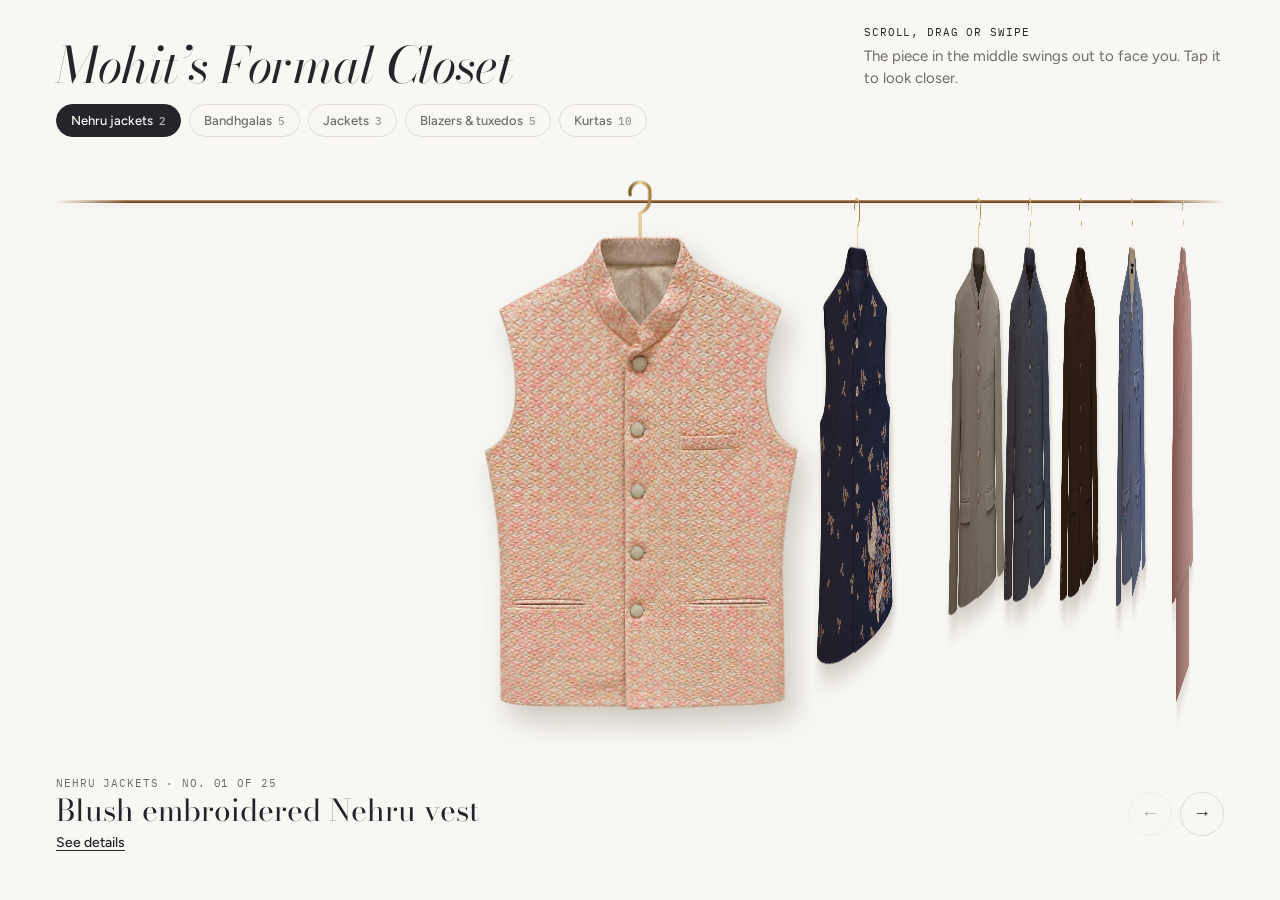
==== mohits-formal-closet/index.html @ 418609c1 "Add unlisted formal closet page Not linked from the site; marked noindex, nofollow.  Co-Authored-By:" ====
<!doctype html>
<html lang="en">
<head>
<meta charset="utf-8">
<meta name="viewport" content="width=device-width, initial-scale=1, viewport-fit=cover">
<meta name="robots" content="noindex, nofollow">
<title>Mohit’s Formal Closet</title>
<link rel="preconnect" href="https://fonts.googleapis.com">
<link rel="preconnect" href="https://fonts.gstatic.com" crossorigin>
<link rel="stylesheet" href="https://fonts.googleapis.com/css2?family=Bodoni+Moda:ital,opsz,wght@0,6..96,400;0,6..96,500;1,6..96,400;1,6..96,500&family=Figtree:wght@400;500&family=IBM+Plex+Mono:wght@400;500&display=swap">
<style>
[hidden] { display: none !important; }
img { max-width: 100%; }
/* Layout: garments hang edge-on along a thin wooden rail on an off-white wall, and the one in the middle swings out to face you. */
:root {
  color-scheme: light;
  --wall: #F8F7F3;
  --inside: #F3F1EB;
  --inside-deep: #E6E2D9;
  --ink: #23252A;
  --muted: #6E6C66;
  --line: #E1DED6;
  --brass: #A47E3B;
  --brass-hi: #E9D3A0;
  --brass-lo: #6E5222;
  --wood: #7B5234;
  --wood-hi: #B07F55;
  --rail: #8C5D39;
  --rail-hi: #C89A6C;
  --rail-lo: #5B391F;
  --panel: #9A6A44;
  --panel-hi: #C3946A;
  --panel-lo: #6A4428;
  --cast: rgba(70, 50, 30, 0.24);
  --sheet: rgba(248, 247, 243, 0.97);
  --button: #23252A;
  --button-ink: #F8F7F3;

  --display: "Bodoni Moda", "Didot", "Bodoni 72", Georgia, serif;
  --body: "Figtree", "Helvetica Neue", Arial, sans-serif;
  --mono: "IBM Plex Mono", ui-monospace, "SF Mono", Menlo, monospace;

  --hang: 1.4;
  --w: max(180px, min(58vw, 330px, calc((100svh - 300px) / var(--hang))));
  --pad-top: 46px;
}

* { box-sizing: border-box; }
html, body { overscroll-behavior-x: none; }
body {
  margin: 0;
  background: var(--wall);
  color: var(--ink);
  font-family: var(--body);
  font-size: 15px;
  line-height: 1.5;
  overflow-x: hidden;
}
.wrap {
  padding-left: max(16px, env(safe-area-inset-left, 0px));
  padding-right: max(16px, env(safe-area-inset-right, 0px));
  max-width: 1200px;
  margin-inline: auto;
}
.mono { font-family: var(--mono); font-size: 11px; letter-spacing: 0.08em; text-transform: uppercase; }

header.wrap {
  padding-block: 24px 14px;
  display: flex; flex-wrap: wrap; align-items: flex-end; justify-content: space-between; gap: 10px 32px;
}
h1 {
  margin: 0;
  font-family: var(--display); font-style: italic; font-weight: 400;
  font-size: clamp(32px, 5.6vw, 50px); line-height: 1; letter-spacing: -0.01em;
}
.hint { margin: 0; color: var(--muted); max-width: 36ch; }
.hint .mono { display: block; color: var(--ink); margin-bottom: 4px; }

/* Open rail: no cabinet, the clothes hang straight off a thin wooden rail on the wall */
.closet { position: relative; }
.interior {
  position: relative; overflow: hidden;
  height: calc(var(--pad-top) + var(--w) * var(--hang) + 34px);
  perspective: 1500px;
  perspective-origin: 50% 30%;
  cursor: grab;
  touch-action: pan-y;
  outline: none;
  user-select: none;
  -webkit-mask-image: linear-gradient(90deg, transparent 0, #000 6%, #000 94%, transparent 100%);
  mask-image: linear-gradient(90deg, transparent 0, #000 6%, #000 94%, transparent 100%);
}
.interior.dragging { cursor: grabbing; }
.interior:focus-visible { outline: 2px solid var(--brass); outline-offset: -2px; }
.rail {
  position: absolute; left: 0; right: 0; z-index: 0;
  top: calc(var(--pad-top) + var(--w) * 0.04 - 1.5px);
  height: 3px; border-radius: 2px;
  background: linear-gradient(to bottom, var(--rail-hi), var(--rail) 50%, var(--rail-lo));
  box-shadow: 0 3px 4px -1px var(--cast);
}
.item {
  position: absolute; left: 50%; top: var(--pad-top);
  width: var(--w); margin-left: calc(var(--w) / -2);
  height: calc(var(--w) * var(--hang));
  transform-origin: 50% calc(var(--w) * 0.04);
  container-type: inline-size;
  will-change: transform;
  backface-visibility: visible;
}
.item svg { position: absolute; left: 0; top: 0; width: 100cqw; height: 40cqw; overflow: visible; }
.piece {
  position: absolute; top: 17cqw; width: 86cqw;
  padding: 0; border: 0; background: none; cursor: pointer;
  filter: drop-shadow(8px 14px 12px var(--cast));
}
.piece img { display: block; width: 100%; height: auto; pointer-events: none; -webkit-user-drag: none; }
.piece .shade {
  position: absolute; inset: 0; pointer-events: none;
  background: linear-gradient(90deg, rgba(40, 26, 14, 0.55), rgba(40, 26, 14, 0.15));
  opacity: 0;
  -webkit-mask-size: 100% 100%; mask-size: 100% 100%;
}
.piece:focus-visible { outline: 2px solid var(--brass); outline-offset: 6px; }

/* Caption under the closet */
.nameplate.wrap {
  display: grid; grid-template-columns: minmax(0, 1fr) auto; align-items: center; gap: 16px;
  padding-block: 30px 10px;
}
.nameplate .mono { color: var(--muted); }
.nameplate .name {
  font-family: var(--display); font-size: clamp(22px, 3.2vw, 30px); line-height: 1.15; margin: 2px 0 0;
  text-wrap: balance;
}
.nameplate .open {
  background: none; border: 0; padding: 0; margin-top: 6px;
  color: var(--ink); font: 500 14px var(--body); text-decoration: underline; text-underline-offset: 3px; cursor: pointer;
}
.arrows { display: flex; gap: 8px; }
.arrows button {
  width: 44px; height: 44px; border-radius: 50%;
  border: 1px solid var(--line); background: transparent; color: var(--ink);
  font-size: 18px; cursor: pointer;
}
.arrows button:hover { border-color: var(--ink); }
.arrows button:focus-visible, .nameplate .open:focus-visible { outline: 2px solid var(--brass); outline-offset: 2px; }
.arrows button:disabled { opacity: 0.35; cursor: default; }
footer.wrap { padding-block: 4px 32px; }
footer p { margin: 0; color: var(--muted); font-size: 13px; }
footer p:empty { display: none; }

/* Type tabs */
.types.wrap { display: flex; gap: 8px; overflow-x: auto; padding-block: 0 6px; scrollbar-width: none; }
.types.wrap::-webkit-scrollbar { display: none; }
.types button {
  flex: 0 0 auto; display: inline-flex; align-items: baseline; gap: 6px;
  padding: 8px 14px; border-radius: 999px; border: 1px solid var(--line);
  background: transparent; color: var(--muted); font: 500 13px var(--body); cursor: pointer; white-space: nowrap;
}
.types button .n { font-family: var(--mono); font-size: 11px; opacity: 0.7; }
.types button:hover { color: var(--ink); border-color: var(--ink); }
.types button[aria-pressed="true"] { background: var(--button); color: var(--button-ink); border-color: var(--button); }
.types button:focus-visible { outline: 2px solid var(--brass); outline-offset: 2px; }

/* Detail sheet */
.sheet {
  position: fixed; inset: 0; z-index: 20;
  background: var(--sheet); overflow-y: auto;
  padding-top: env(safe-area-inset-top, 0px);
  padding-bottom: env(safe-area-inset-bottom, 0px);
}
.sheet-inner {
  display: grid; grid-template-columns: minmax(0, 1.1fr) minmax(0, 1fr);
  gap: 40px; align-items: center; min-height: 100%;
  padding-block: 32px;
  padding-left: max(16px, env(safe-area-inset-left, 0px));
  padding-right: max(16px, env(safe-area-inset-right, 0px));
  max-width: 1100px; margin-inline: auto;
}
.zoom { position: relative; overflow: hidden; border-radius: 6px; max-width: 100%; justify-self: center; cursor: zoom-in; touch-action: pan-y; }
.zoom img { display: block; max-height: 82vh; width: auto; max-width: 100%; transition: transform 0.25s ease; user-select: none; -webkit-user-drag: none; }
.zoom.on { cursor: zoom-out; touch-action: none; }
.zoom.on img { transform: scale(2.6); }
.sheet-text { min-width: 0; }
.sheet-text h2 {
  font-family: var(--display); font-weight: 400; font-style: italic;
  font-size: clamp(30px, 4.4vw, 44px); line-height: 1.05; margin: 6px 0 14px; text-wrap: balance;
}
.sheet-text p { margin: 0 0 18px; max-width: 46ch; }
.sheet-text .eyebrow { color: var(--muted); margin: 0; }
dl { display: grid; grid-template-columns: auto 1fr; gap: 10px 20px; margin: 0 0 22px; border-top: 1px solid var(--line); padding-top: 16px; }
dt { color: var(--muted); }
dd { margin: 0; }
.zoom-hint { color: var(--muted); font-size: 13px; }
.close {
  margin-top: 6px; padding: 12px 20px; border-radius: 999px; border: 0;
  background: var(--button); color: var(--button-ink);
  font: 500 14px var(--body); cursor: pointer;
}
.close:focus-visible { outline: 2px solid var(--brass); outline-offset: 3px; }
@media (max-width: 720px) {
  .sheet-inner { grid-template-columns: minmax(0, 1fr); gap: 20px; align-items: start; }
  .zoom img { max-height: 62vh; }
}
@media (prefers-reduced-motion: reduce) { .zoom img { transition: none; } }
</style>
</head>
<body>
<svg width="0" height="0" style="position:absolute" aria-hidden="true" focusable="false">
  <defs>
    <linearGradient id="wood" x1="0" y1="0" x2="0" y2="1">
      <stop offset="0" style="stop-color:var(--wood-hi)"/>
      <stop offset="1" style="stop-color:var(--wood)"/>
    </linearGradient>
    <linearGradient id="brassg" x1="0" y1="0" x2="1" y2="0">
      <stop offset="0" style="stop-color:var(--brass-lo)"/>
      <stop offset="0.5" style="stop-color:var(--brass-hi)"/>
      <stop offset="1" style="stop-color:var(--brass)"/>
    </linearGradient>
  </defs>
</svg>

<header class="wrap">
  <h1>Mohit’s Formal Closet</h1>
  <p class="hint"><span class="mono">Scroll, drag or swipe</span>The piece in the middle swings out to face you. Tap it to look closer.</p>
</header>

<nav class="types wrap" id="types" aria-label="Jump to a type"></nav>

<div class="wrap">
  <div class="closet">
    <div class="interior" id="interior" tabindex="0" role="listbox" aria-label="Closet. Use the left and right arrow keys to move along the rail.">
      <div class="rail" aria-hidden="true"></div>
    </div>
  </div>
</div>

<div class="nameplate wrap">
  <div aria-live="polite">
    <div class="mono" id="np-no"></div>
    <div class="name" id="np-name"></div>
    <button type="button" class="open" id="np-open">See details</button>
  </div>
  <div class="arrows">
    <button type="button" id="prev" aria-label="Previous piece">&larr;</button>
    <button type="button" id="next" aria-label="Next piece">&rarr;</button>
  </div>
</div>


<div class="sheet" id="sheet" hidden role="dialog" aria-modal="true" aria-labelledby="sheet-title">
  <div class="sheet-inner">
    <div class="zoom" id="zoom"><img id="zoom-img" alt="" draggable="false"></div>
    <div class="sheet-text">
      <p class="eyebrow mono" id="sheet-no"></p>
      <h2 id="sheet-title"></h2>
      <p id="sheet-desc"></p>
      <dl id="sheet-dl"></dl>
      <p class="zoom-hint">Hover over the photo, or tap it, to see the detail up close.</p>
      <button type="button" class="close" id="close">Back to the closet</button>
    </div>
  </div>
</div>

<script>
/* Folder that holds the outfit images, relative to this page. Change it if you move them. */
const ASSET_BASE = "assets/";

/* One entry per outfit, in rail order. To add an outfit: drop a transparent PNG/WebP into the
   folder above and add an entry here. ratio = image height / width; collar = horizontal centre
   of the collar as a fraction of the width (0.5 for centred product shots). */
const PIECES = [
 {
  "name": "Blush embroidered Nehru vest",
  "ratio": 1.5125,
  "collar": 0.499,
  "hanger": 22,
  "desc": "A sleeveless Nehru vest in ivory, covered in a pink floral lattice embroidery.",
  "details": [
   [
    "Collar",
    "Mandarin"
   ],
   [
    "Fastening",
    "Covered buttons"
   ],
   [
    "Pockets",
    "Welt chest pocket, two welt pockets"
   ],
   [
    "Colour",
    "Ivory and blush"
   ]
  ],
  "type": "Nehru jackets",
  "file": "blush-embroidered-nehru-vest.webp"
 },
 {
  "name": "Navy Nehru jacket",
  "ratio": 1.4694,
  "collar": 0.499,
  "hanger": 22,
  "desc": "A mandarin-collar jacket in deep navy. Small gold leaf sprigs are scattered across the front, and two cranes sit in a spray of coral, lilac and blue leaves at the right hem.",
  "details": [
   [
    "Collar",
    "Mandarin"
   ],
   [
    "Fastening",
    "Six pearl buttons"
   ],
   [
    "Embroidery",
    "Gold leaf sprigs; crane and floral panel at the hem"
   ],
   [
    "Colour",
    "Midnight navy"
   ]
  ],
  "type": "Nehru jackets",
  "file": "navy-nehru-jacket.webp"
 },
 {
  "name": "Pale grey bandhgala",
  "ratio": 1.2736,
  "collar": 0.501,
  "hanger": 14,
  "desc": "A bandhgala in pale grey with engraved silver buttons.",
  "details": [
   [
    "Collar",
    "Mandarin"
   ],
   [
    "Fastening",
    "Six silver buttons"
   ],
   [
    "Pockets",
    "Welt chest pocket, flap pockets"
   ],
   [
    "Colour",
    "Pale grey"
   ]
  ],
  "type": "Bandhgalas",
  "file": "pale-grey-bandhgala.webp"
 },
 {
  "name": "Denim-blue bandhgala",
  "ratio": 1.2542,
  "collar": 0.499,
  "hanger": 14,
  "desc": "A bandhgala in a soft denim blue with a clean mandarin collar.",
  "details": [
   [
    "Collar",
    "Mandarin"
   ],
   [
    "Fastening",
    "Six dark buttons"
   ],
   [
    "Pockets",
    "Welt chest pocket, flap pockets"
   ],
   [
    "Colour",
    "Denim blue"
   ]
  ],
  "type": "Bandhgalas",
  "file": "denim-blue-bandhgala.webp"
 },
 {
  "name": "Chocolate bandhgala",
  "ratio": 1.2389,
  "collar": 0.5,
  "hanger": 14,
  "desc": "A bandhgala in deep chocolate brown with a high mandarin collar.",
  "details": [
   [
    "Collar",
    "Mandarin"
   ],
   [
    "Fastening",
    "Five dark buttons"
   ],
   [
    "Pockets",
    "Welt chest pocket, flap pockets"
   ],
   [
    "Colour",
    "Chocolate brown"
   ]
  ],
  "type": "Bandhgalas",
  "file": "chocolate-bandhgala.webp"
 },
 {
  "name": "Powder-blue bandhgala",
  "ratio": 1.2722,
  "collar": 0.501,
  "hanger": 14,
  "desc": "A powder-blue bandhgala with raglan seams and an asymmetric front, over a cream shirt.",
  "details": [
   [
    "Collar",
    "Mandarin"
   ],
   [
    "Fastening",
    "Asymmetric"
   ],
   [
    "Pockets",
    "Three flap pockets with pink buttons"
   ],
   [
    "Colour",
    "Powder blue"
   ]
  ],
  "type": "Bandhgalas",
  "file": "powder-blue-bandhgala.webp"
 },
 {
  "name": "Rust asymmetric bandhgala",
  "ratio": 1.5847,
  "collar": 0.497,
  "hanger": 14,
  "desc": "A rust-red bandhgala with a cross-over front and a sharply angled flap, over a matching kurta.",
  "details": [
   [
    "Collar",
    "Mandarin"
   ],
   [
    "Fastening",
    "Asymmetric, two buttons"
   ],
   [
    "Detail",
    "Angled cross-over flap"
   ],
   [
    "Colour",
    "Rust red"
   ]
  ],
  "type": "Bandhgalas",
  "file": "rust-asymmetric-bandhgala.webp"
 },
 {
  "name": "Ivory folk-embroidered jacket",
  "ratio": 1.3222,
  "collar": 0.501,
  "hanger": 14,
  "desc": "An ivory jacket covered in colourful folk motifs: elephants, horses, birds and mirror work, worn over a matching kurta.",
  "details": [
   [
    "Collar",
    "Mandarin"
   ],
   [
    "Embroidery",
    "Multicolour folk motifs with mirror work"
   ],
   [
    "Colour",
    "Ivory"
   ]
  ],
  "type": "Jackets",
  "file": "ivory-folk-embroidered-jacket.webp"
 },
 {
  "name": "Sky-blue embroidered jacket",
  "ratio": 1.2139,
  "collar": 0.499,
  "hanger": 14,
  "desc": "A sky-blue jacket with a round neck, heavily worked with floral embroidery, beads and sequins.",
  "details": [
   [
    "Neck",
    "Round"
   ],
   [
    "Embroidery",
    "Florals with beads and sequins"
   ],
   [
    "Colour",
    "Sky blue"
   ]
  ],
  "type": "Jackets",
  "file": "sky-blue-embroidered-jacket.webp"
 },
 {
  "name": "Beige safari jacket",
  "ratio": 1.2236,
  "collar": 0.498,
  "hanger": 14,
  "desc": "A safari-style jacket in textured beige with epaulettes and a printed lining.",
  "details": [
   [
    "Collar",
    "Mandarin"
   ],
   [
    "Shoulders",
    "Buttoned epaulettes"
   ],
   [
    "Pockets",
    "Four patch pockets with button flaps"
   ],
   [
    "Colour",
    "Beige"
   ]
  ],
  "type": "Jackets",
  "file": "beige-safari-jacket.webp"
 },
 {
  "name": "Black double-breasted jacket",
  "ratio": 1.2944,
  "collar": 0.499,
  "hanger": 14,
  "desc": "A double-breasted jacket in a textured black weave with satin peak lapels.",
  "details": [
   [
    "Lapels",
    "Satin peak"
   ],
   [
    "Fastening",
    "Double-breasted, six buttons"
   ],
   [
    "Pockets",
    "Welt chest pocket, jetted pockets"
   ],
   [
    "Colour",
    "Black"
   ]
  ],
  "type": "Blazers & tuxedos",
  "file": "black-double-breasted-jacket.webp"
 },
 {
  "name": "Midnight navy blazer",
  "ratio": 1.2472,
  "collar": 0.499,
  "hanger": 14,
  "desc": "A single-breasted blazer in a textured midnight navy.",
  "details": [
   [
    "Lapels",
    "Notch"
   ],
   [
    "Fastening",
    "Single button"
   ],
   [
    "Pockets",
    "Welt chest pocket, flap pockets"
   ],
   [
    "Colour",
    "Midnight navy"
   ]
  ],
  "type": "Blazers & tuxedos",
  "file": "midnight-navy-blazer.webp"
 },
 {
  "name": "Teal blazer",
  "ratio": 1.3139,
  "collar": 0.5,
  "hanger": 14,
  "desc": "A single-breasted blazer in deep teal, shown over a cream band-collar shirt.",
  "details": [
   [
    "Lapels",
    "Notch"
   ],
   [
    "Fastening",
    "Two buttons"
   ],
   [
    "Pockets",
    "Welt chest pocket, flap pockets"
   ],
   [
    "Colour",
    "Teal"
   ]
  ],
  "type": "Blazers & tuxedos",
  "file": "teal-blazer.webp"
 },
 {
  "name": "Navy shawl-collar tuxedo",
  "ratio": 1.2514,
  "collar": 0.499,
  "hanger": 14,
  "desc": "A navy tuxedo jacket with pleated shawl lapels, worn with a navy bow tie.",
  "details": [
   [
    "Lapels",
    "Pleated shawl collar"
   ],
   [
    "Pockets",
    "Jetted pockets"
   ],
   [
    "Worn with",
    "Navy bow tie"
   ],
   [
    "Colour",
    "Navy"
   ]
  ],
  "type": "Blazers & tuxedos",
  "file": "navy-shawl-collar-tuxedo.webp"
 },
 {
  "name": "Navy embroidered double-breasted blazer",
  "ratio": 1.5083,
  "collar": 0.499,
  "hanger": 14,
  "desc": "A double-breasted navy blazer covered in a white geometric dot pattern, worn over a matching navy kurta.",
  "details": [
   [
    "Lapels",
    "Peak"
   ],
   [
    "Fastening",
    "Double-breasted"
   ],
   [
    "Pattern",
    "All-over geometric embroidery"
   ],
   [
    "Colour",
    "Navy and white"
   ]
  ],
  "type": "Blazers & tuxedos",
  "file": "navy-embroidered-double-breasted-blazer.webp"
 },
 {
  "name": "Mustard striped kurta",
  "ratio": 1.4583,
  "collar": 0.499,
  "hanger": 14,
  "desc": "A mustard kurta with fine dark stripes running down an overlapping front panel.",
  "details": [
   [
    "Neck",
    "Round band"
   ],
   [
    "Detail",
    "Vertical stripes"
   ],
   [
    "Colour",
    "Mustard"
   ]
  ],
  "type": "Kurtas",
  "file": "mustard-striped-kurta.webp"
 },
 {
  "name": "Peach kurta",
  "ratio": 1.3264,
  "collar": 0.499,
  "hanger": 14,
  "desc": "A peach kurta with a band collar and a curved, piped overlap across the front.",
  "details": [
   [
    "Collar",
    "Band"
   ],
   [
    "Fastening",
    "Side button"
   ],
   [
    "Detail",
    "Curved piped overlap"
   ],
   [
    "Colour",
    "Peach"
   ]
  ],
  "type": "Kurtas",
  "file": "peach-kurta.webp"
 },
 {
  "name": "Beige patterned kurta",
  "ratio": 1.5111,
  "collar": 0.501,
  "hanger": 14,
  "desc": "A beige kurta with a fine thread pattern and a short button placket.",
  "details": [
   [
    "Collar",
    "Mandarin"
   ],
   [
    "Fastening",
    "Button placket"
   ],
   [
    "Colour",
    "Beige"
   ]
  ],
  "type": "Kurtas",
  "file": "beige-patterned-kurta.webp"
 },
 {
  "name": "White embroidered kurta",
  "ratio": 1.6028,
  "collar": 0.498,
  "hanger": 14,
  "desc": "A white kurta with tonal leaf embroidery and a blue embroidered collar and placket.",
  "details": [
   [
    "Collar",
    "Embroidered band"
   ],
   [
    "Embroidery",
    "Tonal leaves; blue trim"
   ],
   [
    "Colour",
    "White"
   ]
  ],
  "type": "Kurtas",
  "file": "white-embroidered-kurta.webp"
 },
 {
  "name": "Sage angrakha kurta",
  "ratio": 1.525,
  "collar": 0.502,
  "hanger": 14,
  "desc": "A pale sage kurta with an overlapping angrakha-style placket and small pink embroidered motifs.",
  "details": [
   [
    "Collar",
    "Mandarin"
   ],
   [
    "Fastening",
    "Side-closing placket"
   ],
   [
    "Embroidery",
    "Small scattered motifs"
   ],
   [
    "Colour",
    "Pale sage"
   ]
  ],
  "type": "Kurtas",
  "file": "sage-angrakha-kurta.webp"
 },
 {
  "name": "Ivory embroidered kurta",
  "ratio": 1.6069,
  "collar": 0.506,
  "hanger": 14,
  "desc": "An ivory kurta with an all-over tonal motif pattern and a blue embroidered collar and placket.",
  "details": [
   [
    "Collar",
    "Embroidered band"
   ],
   [
    "Embroidery",
    "Tonal motifs; blue trim"
   ],
   [
    "Colour",
    "Ivory"
   ]
  ],
  "type": "Kurtas",
  "file": "ivory-embroidered-kurta.webp"
 },
 {
  "name": "Yellow buti kurta",
  "ratio": 1.5639,
  "collar": 0.5,
  "hanger": 14,
  "desc": "A marigold-yellow kurta with small white buti motifs and an embroidered neckline and cuffs.",
  "details": [
   [
    "Neck",
    "Split band collar"
   ],
   [
    "Pattern",
    "White buti motifs"
   ],
   [
    "Trim",
    "Embroidered neckline and cuffs"
   ],
   [
    "Colour",
    "Marigold yellow"
   ]
  ],
  "type": "Kurtas",
  "file": "yellow-buti-kurta.webp"
 },
 {
  "name": "Stone wrap kurta",
  "ratio": 1.4667,
  "collar": 0.499,
  "hanger": 14,
  "desc": "A stone-coloured kurta with a diagonal wrap panel edged in grey stripe bands.",
  "details": [
   [
    "Neck",
    "Round band"
   ],
   [
    "Detail",
    "Diagonal wrap panel with stripe bands"
   ],
   [
    "Colour",
    "Stone"
   ]
  ],
  "type": "Kurtas",
  "file": "stone-wrap-kurta.webp"
 },
 {
  "name": "Floral print kurta",
  "ratio": 1.4458,
  "collar": 0.499,
  "hanger": 14,
  "desc": "A kurta in a butter-yellow ground with large coral, pink and lilac florals.",
  "details": [
   [
    "Collar",
    "Mandarin"
   ],
   [
    "Fastening",
    "Button placket"
   ],
   [
    "Print",
    "Large florals"
   ],
   [
    "Colour",
    "Yellow, coral and pink"
   ]
  ],
  "type": "Kurtas",
  "file": "floral-print-kurta.webp"
 },
 {
  "name": "Pink paisley kurta",
  "ratio": 1.5333,
  "collar": 0.502,
  "hanger": 14,
  "desc": "A pink kurta in a tonal paisley print with a gold band collar and placket.",
  "details": [
   [
    "Collar",
    "Gold band"
   ],
   [
    "Fastening",
    "Small buttons on a gold placket"
   ],
   [
    "Print",
    "Tonal paisley"
   ],
   [
    "Colour",
    "Pink and gold"
   ]
  ],
  "type": "Kurtas",
  "file": "pink-paisley-kurta.webp"
 }
];
PIECES.forEach(p => { p.img = encodeURI(ASSET_BASE + p.file); });

const SVGNS = "http://www.w3.org/2000/svg";
function hangerSVG(hw) {
  const L = 50 - hw, R = 50 + hw;
  const svg = document.createElementNS(SVGNS, "svg");
  svg.setAttribute("viewBox", "0 0 100 40");
  svg.setAttribute("aria-hidden", "true");
  svg.innerHTML =
    `<path d="M47.3 5.3 A2.7 2.7 0 1 1 52.7 4 L52.7 6.2 Q52.7 9.4 50 10.4 L50 19.2" fill="none" stroke="url(#brassg)" stroke-width="0.9" stroke-linecap="round"/>` +
    `<rect x="48.8" y="18.4" width="2.4" height="1.9" rx="0.4" style="fill:var(--brass)"/>` +
    `<path d="M${L} 31 Q${50 - hw * 0.5} 22.4 47.2 19.8 L52.8 19.8 Q${50 + hw * 0.5} 22.4 ${R} 31 Q${R + 1.1} 32.5 ${R - 0.7} 33.5 Q50 27.2 ${L + 0.7} 33.5 Q${L - 1.1} 32.5 ${L} 31 Z" fill="url(#wood)"/>`;
  return svg;
}

const interior = document.getElementById("interior");
const reduce = matchMedia("(prefers-reduced-motion: reduce)").matches;
const clamp = (v, a, b) => Math.max(a, Math.min(b, v));
const tallest = Math.max(1, ...PIECES.map(p => 0.17 + 0.86 * (p.ratio || 1.4) + 0.03));
document.documentElement.style.setProperty("--hang", tallest.toFixed(3));

const TYPES = [];
PIECES.forEach(p => { const t = p.type || "Pieces"; if (!TYPES.includes(t)) TYPES.push(t); });
const groupOf = PIECES.map(p => TYPES.indexOf(p.type || "Pieces"));
const typesNav = document.getElementById("types");
const typeBtns = TYPES.map((t, g) => {
  const b = document.createElement("button");
  b.type = "button";
  const count = groupOf.filter(x => x === g).length;
  b.innerHTML = `<span></span><span class="n">${count}</span>`;
  b.firstChild.textContent = t;
  b.addEventListener("click", () => goTo(groupOf.indexOf(g)));
  typesNav.appendChild(b);
  return b;
});
if (TYPES.length < 2) typesNav.hidden = true;

const items = PIECES.map((p, i) => {
  const no = "No. " + String(i + 1).padStart(2, "0");
  const el = document.createElement("div");
  el.className = "item";
  el.setAttribute("role", "option");
  el.appendChild(hangerSVG(p.hanger || 14));
  const btn = document.createElement("button");
  btn.type = "button"; btn.className = "piece"; btn.tabIndex = -1;
  btn.style.left = (50 - (p.collar ?? 0.5) * 86).toFixed(2) + "cqw";
  btn.setAttribute("aria-label", p.name);
  const img = document.createElement("img");
  img.src = p.img; img.alt = p.name; img.draggable = false;
  const shade = document.createElement("span");
  shade.className = "shade";
  shade.style.webkitMaskImage = shade.style.maskImage = `url("${p.img}")`;
  btn.append(img, shade);
  el.appendChild(btn);
  interior.appendChild(el);
  btn.addEventListener("click", () => {
    if (performance.now() - lastDragEnd < 120) return;
    if (i === Math.round(pos)) openSheet(i); else goTo(i);
  });
  return { el, shade, p, no, sway: 0, sw: 0 };
});

/* Motion: pos is a continuous index; the item nearest pos faces forward. */
let pos = 0, target = 0, vel = 0, lastT = performance.now(), running = false;
function layout() {
  const W = items[0]?.el.offsetWidth || 300;
  const G1 = W * 0.68;      // distance from the front-facing piece to its neighbours
  const G2 = W * 0.16;      // spacing of the pieces hanging edge-on
  const POP = W * 0.42;
  const G3 = W * 0.22;      // extra space between types
  const gi = Math.floor(clamp(pos, 0, items.length - 1)), gf = clamp(pos, 0, items.length - 1) - gi;
  const gPos = groupOf[gi] + ((groupOf[Math.min(gi + 1, items.length - 1)] - groupOf[gi]) * gf);
  items.forEach((it, i) => {
    const d = i - pos, ad = Math.abs(d), s = Math.sign(d) || 1;
    const t = Math.min(ad, 1), e = t * t * (3 - 2 * t);
    const x = (ad < 1 ? d * G1 : s * (G1 + (ad - 1) * G2)) + (groupOf[i] - gPos) * G3;
    const rot = s * e * 66;
    const z = (1 - e) * POP - e * W * 0.15;
    it.el.style.transform = `translate3d(${x.toFixed(1)}px, 0, ${z.toFixed(1)}px) rotateY(${rot.toFixed(2)}deg) rotateZ(${it.sway.toFixed(2)}deg)`;
    it.el.style.zIndex = String(1000 - Math.round(ad * 10));
    it.shade.style.opacity = (e * 0.85).toFixed(3);
    it.shade.style.background = d < 0
      ? "linear-gradient(90deg, rgba(40,26,14,.15), rgba(40,26,14,.6))"
      : "linear-gradient(90deg, rgba(40,26,14,.6), rgba(40,26,14,.15))";
    it.el.setAttribute("aria-selected", String(i === Math.round(pos)));
  });
}
function kick() { if (!running) { running = true; lastT = performance.now(); requestAnimationFrame(tick); } }
function tick(now) {
  const dt = clamp((now - lastT) / 1000, 0.001, 0.04); lastT = now;
  const prev = pos;
  if (reduce || dragging) pos = reduce ? target : pos;
  else pos += (target - pos) * (1 - Math.exp(-dt * 9));
  vel += ((pos - prev) / dt - vel) * 0.3;
  let active = Math.abs(target - pos) > 0.001 || dragging;
  if (!reduce) {
    for (const it of items) {
      const tgt = clamp(-vel * 3.2, -8, 8);
      it.sw += (-48 * (it.sway - tgt) - 2.2 * it.sw) * dt;
      it.sway += it.sw * dt;
      if (Math.abs(it.sway) > 0.02 || Math.abs(it.sw) > 0.05) active = true;
    }
  }
  if (!active) { pos = target; vel = 0; }
  layout(); updatePlate();
  if (active) requestAnimationFrame(tick); else running = false;
}
function goTo(i) { target = clamp(Math.round(i), 0, items.length - 1); kick(); }

/* Wheel and trackpad */
let wheelTimer;
interior.addEventListener("wheel", e => {
  const delta = Math.abs(e.deltaX) > Math.abs(e.deltaY) ? e.deltaX : e.deltaY;
  const next = clamp(target + delta / 160, 0, items.length - 1);
  if (next === target && ((delta < 0 && target <= 0) || (delta > 0 && target >= items.length - 1))) return;
  e.preventDefault();
  target = next; kick();
  clearTimeout(wheelTimer);
  wheelTimer = setTimeout(() => goTo(target), 140);
}, { passive: false });

/* Drag and swipe */
let dragging = false, dragStart = null, lastDragEnd = 0;
interior.addEventListener("pointerdown", e => {
  if (e.button !== 0) return;
  dragStart = { x: e.clientX, y: e.clientY, pos, moved: false, id: e.pointerId };
});
window.addEventListener("pointermove", e => {
  if (!dragStart || e.pointerId !== dragStart.id) return;
  const dx = e.clientX - dragStart.x, dy = e.clientY - dragStart.y;
  if (!dragStart.moved) {
    if (Math.abs(dx) < 6 || Math.abs(dx) < Math.abs(dy)) return;
    dragStart.moved = true; dragging = true; interior.classList.add("dragging");
  }
  const W = items[0].el.offsetWidth;
  pos = target = clamp(dragStart.pos - dx / (W * 0.45), -0.3, items.length - 0.7);
  kick();
});
window.addEventListener("pointerup", () => {
  if (!dragStart) return;
  if (dragStart.moved) { lastDragEnd = performance.now(); dragging = false; interior.classList.remove("dragging"); goTo(target - Math.sign(vel) * Math.min(1.2, Math.abs(vel) * 0.12)); }
  dragStart = null;
});
window.addEventListener("pointercancel", () => { dragStart = null; dragging = false; interior.classList.remove("dragging"); goTo(target); });

/* Keyboard and buttons */
interior.addEventListener("keydown", e => {
  if (e.key === "ArrowRight") { e.preventDefault(); goTo(target + 1); }
  else if (e.key === "ArrowLeft") { e.preventDefault(); goTo(target - 1); }
  else if (e.key === "Enter" || e.key === " ") { e.preventDefault(); openSheet(Math.round(target)); }
  else if (e.key === "Home") { e.preventDefault(); goTo(0); }
  else if (e.key === "End") { e.preventDefault(); goTo(items.length - 1); }
});
const prevBtn = document.getElementById("prev"), nextBtn = document.getElementById("next");
prevBtn.addEventListener("click", () => goTo(Math.round(target) - 1));
nextBtn.addEventListener("click", () => goTo(Math.round(target) + 1));
document.getElementById("np-open").addEventListener("click", () => openSheet(Math.round(target)));

let plateIdx = -1;
function updatePlate() {
  const i = clamp(Math.round(pos), 0, items.length - 1);
  if (i === plateIdx) return;
  plateIdx = i;
  document.getElementById("np-no").textContent = `${items[i].p.type ? items[i].p.type + " · " : ""}${items[i].no} of ${String(items.length).padStart(2, "0")}`;
  typeBtns.forEach((b, g) => b.setAttribute("aria-pressed", String(g === groupOf[i])));
  const ab = typeBtns[groupOf[i]]; if (ab) typesNav.scrollTo({ left: ab.offsetLeft - 16, behavior: "smooth" });
  document.getElementById("np-name").textContent = items[i].p.name;
  prevBtn.disabled = i === 0; nextBtn.disabled = i === items.length - 1;
  interior.setAttribute("aria-activedescendant", "");
}
window.addEventListener("resize", layout);

/* Start at the first piece, with a little settle */
pos = target = 0;
if (!reduce) items.forEach(it => { it.sway = (Math.random() * 2 - 1) * 2.5; });
layout(); updatePlate(); kick();

/* Detail sheet with hover/tap zoom */
const sheet = document.getElementById("sheet");
const zoom = document.getElementById("zoom"), zoomImg = document.getElementById("zoom-img");
function openSheet(i) {
  const p = items[i].p;
  zoomImg.src = p.img; zoomImg.alt = p.name;
  document.getElementById("sheet-no").textContent = (p.type ? p.type + " · " : "") + items[i].no;
  document.getElementById("sheet-title").textContent = p.name;
  document.getElementById("sheet-desc").textContent = p.desc || "";
  const dl = document.getElementById("sheet-dl"); dl.innerHTML = "";
  (p.details || []).forEach(([k, v]) => {
    const dt = document.createElement("dt"); dt.className = "mono"; dt.textContent = k;
    const dd = document.createElement("dd"); dd.textContent = v;
    dl.append(dt, dd);
  });
  zoom.classList.remove("on");
  sheet.hidden = false; document.body.style.overflow = "hidden";
  document.getElementById("close").focus();
}
function closeSheet() { sheet.hidden = true; document.body.style.overflow = ""; interior.focus({ preventScroll: true }); }
document.getElementById("close").addEventListener("click", closeSheet);
document.addEventListener("keydown", e => { if (e.key === "Escape" && !sheet.hidden) closeSheet(); });
function setOrigin(e) {
  const r = zoom.getBoundingClientRect();
  zoomImg.style.transformOrigin = `${clamp((e.clientX - r.left) / r.width, 0, 1) * 100}% ${clamp((e.clientY - r.top) / r.height, 0, 1) * 100}%`;
}
zoom.addEventListener("pointerenter", e => { if (e.pointerType === "mouse") { setOrigin(e); zoom.classList.add("on"); } });
zoom.addEventListener("pointerleave", e => { if (e.pointerType === "mouse") zoom.classList.remove("on"); });
zoom.addEventListener("pointermove", e => { if (zoom.classList.contains("on")) setOrigin(e); });
zoom.addEventListener("pointerdown", e => { if (e.pointerType === "mouse") return; setOrigin(e); zoom.classList.toggle("on"); });
</script>
</body>
</html>
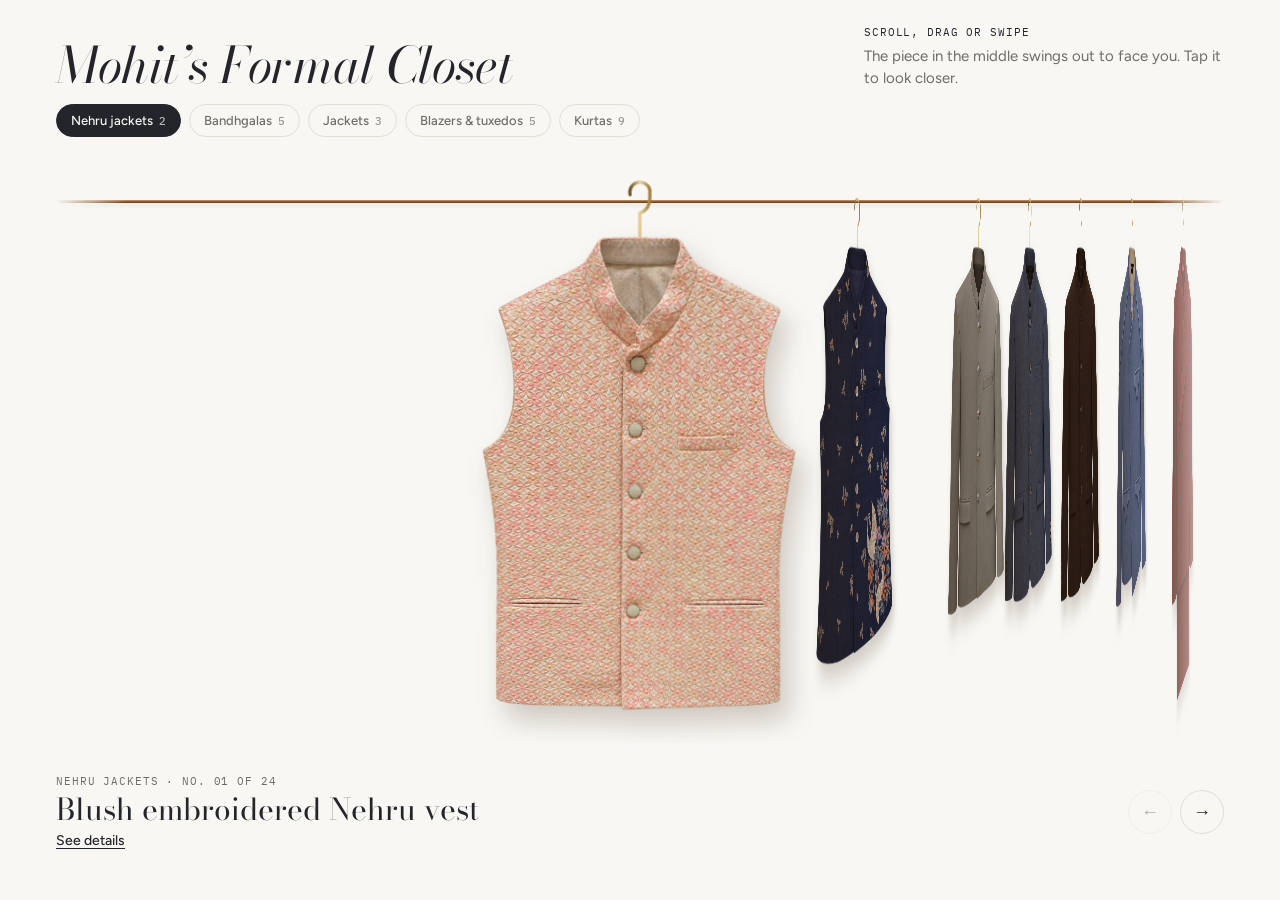
==== commit ed8fbbf1: "Remove duplicate ivory embroidered kurta from closet Co-Authored-By: Claude Opus 5.5 <noreply@anthro" ====
--- a/mohits-formal-closet/index.html
+++ b/mohits-formal-closet/index.html
@@ -792,29 +792,6 @@
   "file": "sage-angrakha-kurta.webp"
  },
  {
-  "name": "Ivory embroidered kurta",
-  "ratio": 1.6069,
-  "collar": 0.506,
-  "hanger": 14,
-  "desc": "An ivory kurta with an all-over tonal motif pattern and a blue embroidered collar and placket.",
-  "details": [
-   [
-    "Collar",
-    "Embroidered band"
-   ],
-   [
-    "Embroidery",
-    "Tonal motifs; blue trim"
-   ],
-   [
-    "Colour",
-    "Ivory"
-   ]
-  ],
-  "type": "Kurtas",
-  "file": "ivory-embroidered-kurta.webp"
- },
- {
   "name": "Yellow buti kurta",
   "ratio": 1.5639,
   "collar": 0.5,
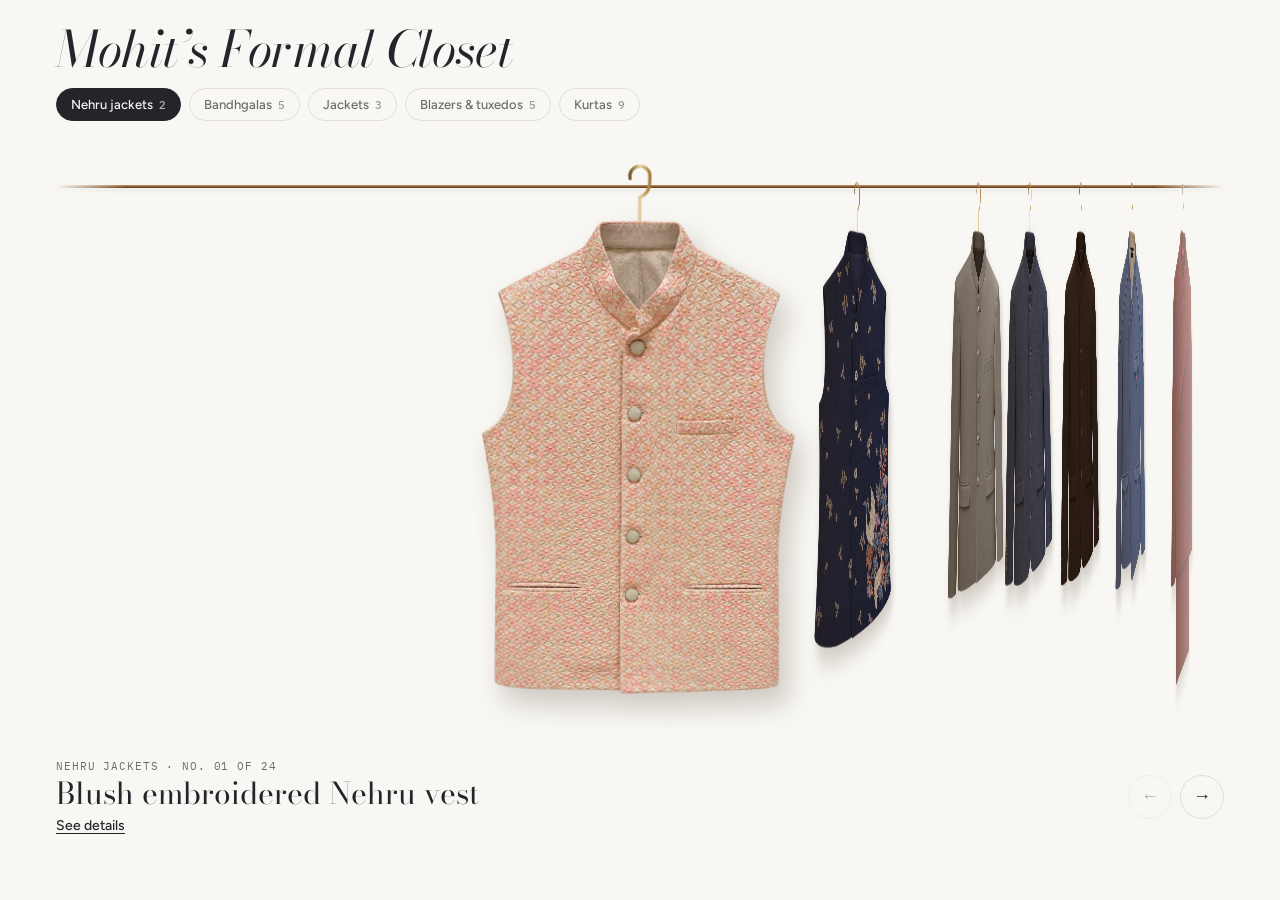
==== commit 69889640: "Remove instruction hints from closet page Co-Authored-By: Claude Opus 5.5 <noreply@anthropic.com>" ====
--- a/mohits-formal-closet/index.html
+++ b/mohits-formal-closet/index.html
@@ -223,7 +223,6 @@
 
 <header class="wrap">
   <h1>Mohit’s Formal Closet</h1>
-  <p class="hint"><span class="mono">Scroll, drag or swipe</span>The piece in the middle swings out to face you. Tap it to look closer.</p>
 </header>
 
 <nav class="types wrap" id="types" aria-label="Jump to a type"></nav>
@@ -257,7 +256,6 @@
       <h2 id="sheet-title"></h2>
       <p id="sheet-desc"></p>
       <dl id="sheet-dl"></dl>
-      <p class="zoom-hint">Hover over the photo, or tap it, to see the detail up close.</p>
       <button type="button" class="close" id="close">Back to the closet</button>
     </div>
   </div>
